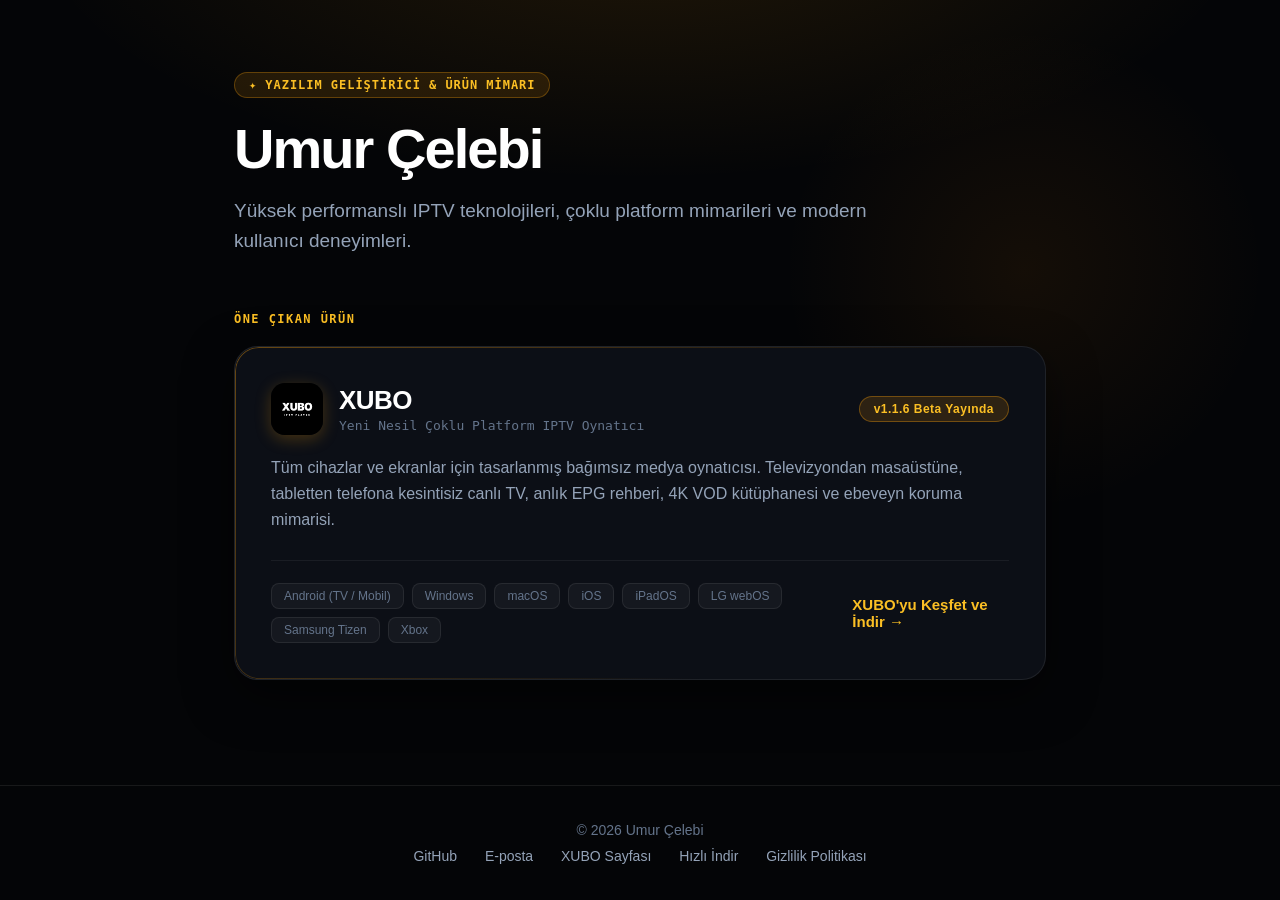
==== index.html @ 5ead492d "Update site texts and i18n strings to v1.1.6" ====
<!doctype html>
<html lang="tr">
<head>
  <meta charset="utf-8">
  <meta name="viewport" content="width=device-width, initial-scale=1">
  <title>Umur Çelebi — Yazılım & IPTV Teknolojileri</title>
  <meta name="description" content="Umur Çelebi — Bağımsız yazılım geliştirici. XUBO IPTV Player ve yeni nesil medya mimarileri.">
  <link rel="icon" href="favicon.png" type="image/png">
  <style>
    :root {
      --bg: #040507;
      --card: #0c0f16;
      --card-hover: #131824;
      --border: rgba(255, 255, 255, 0.08);
      --border-hover: rgba(245, 158, 11, 0.4);
      --amber: #f59e0b;
      --amber-bright: #fbbf24;
      --amber-glow: rgba(245, 158, 11, 0.22);
      --text: #ffffff;
      --text-muted: #94a3b8;
      --text-dim: #64748b;
      --font-sans: -apple-system, BlinkMacSystemFont, "Segoe UI", Roboto, "Inter", Helvetica, Arial, sans-serif;
      --font-mono: "JetBrains Mono", monospace;
      color-scheme: dark;
    }

    *, *::before, *::after {
      box-sizing: border-box;
    }

    body {
      margin: 0;
      padding: 0;
      min-height: 100vh;
      background-color: var(--bg);
      background-image: 
        radial-gradient(ellipse 80% 50% at 50% -10%, rgba(245, 158, 11, 0.12) 0%, transparent 60%),
        radial-gradient(circle 400px at 80% 30%, rgba(217, 119, 6, 0.08) 0%, transparent 60%);
      color: var(--text);
      font-family: var(--font-sans);
      display: flex;
      flex-direction: column;
      justify-content: space-between;
      -webkit-font-smoothing: antialiased;
    }

    .container {
      width: 100%;
      max-width: 860px;
      margin: 0 auto;
      padding: 72px 24px;
    }

    header {
      margin-bottom: 56px;
    }

    .badge-dev {
      display: inline-flex;
      align-items: center;
      gap: 8px;
      font-size: 12px;
      font-family: var(--font-mono);
      font-weight: 700;
      letter-spacing: 0.08em;
      text-transform: uppercase;
      color: var(--amber-bright);
      background: rgba(245, 158, 11, 0.12);
      border: 1px solid rgba(245, 158, 11, 0.3);
      padding: 5px 14px;
      border-radius: 999px;
      margin-bottom: 20px;
    }

    h1 {
      font-size: clamp(36px, 5.5vw, 56px);
      font-weight: 850;
      letter-spacing: -0.035em;
      margin: 0 0 16px;
      line-height: 1.1;
    }

    .lead {
      font-size: 19px;
      color: var(--text-muted);
      margin: 0;
      line-height: 1.6;
      max-width: 60ch;
    }

    .section-title {
      font-size: 12px;
      font-family: var(--font-mono);
      font-weight: 700;
      letter-spacing: 0.12em;
      text-transform: uppercase;
      color: var(--amber-bright);
      margin: 0 0 20px;
    }

    /* Featured Project Card */
    .featured-card {
      display: block;
      background: var(--card);
      border: 1px solid var(--border);
      border-radius: 24px;
      padding: 36px;
      text-decoration: none;
      color: inherit;
      position: relative;
      overflow: hidden;
      transition: all 0.3s cubic-bezier(0.16, 1, 0.3, 1);
      box-shadow: 0 16px 48px rgba(0, 0, 0, 0.5);
    }

    .featured-card::before {
      content: '';
      position: absolute;
      inset: 0;
      border-radius: 24px;
      padding: 1px;
      background: linear-gradient(135deg, rgba(245, 158, 11, 0.4), transparent 70%);
      -webkit-mask: linear-gradient(#fff 0 0) content-box, linear-gradient(#fff 0 0);
      -webkit-mask-composite: xor;
      mask-composite: exclude;
      pointer-events: none;
    }

    .featured-card:hover {
      transform: translateY(-4px);
      border-color: var(--border-hover);
      box-shadow: 0 24px 60px -15px var(--amber-glow), 0 16px 40px rgba(0, 0, 0, 0.6);
    }

    .card-top {
      display: flex;
      align-items: center;
      justify-content: space-between;
      margin-bottom: 20px;
    }

    .card-brand {
      display: flex;
      align-items: center;
      gap: 16px;
    }

    .card-brand img {
      width: 52px;
      height: 52px;
      border-radius: 14px;
      box-shadow: 0 4px 16px rgba(245, 158, 11, 0.25);
    }

    .card-brand-text h2 {
      margin: 0;
      font-size: 26px;
      font-weight: 850;
      letter-spacing: -0.02em;
      color: var(--text);
    }

    .card-brand-text span {
      font-size: 13px;
      color: var(--text-dim);
      font-family: var(--font-mono);
    }

    .card-badge {
      display: inline-flex;
      align-items: center;
      gap: 6px;
      background: rgba(245, 158, 11, 0.14);
      color: var(--amber-bright);
      border: 1px solid rgba(245, 158, 11, 0.35);
      padding: 5px 14px;
      border-radius: 999px;
      font-size: 12px;
      font-weight: 700;
      letter-spacing: 0.04em;
    }

    .card-desc {
      font-size: 16px;
      color: var(--text-muted);
      line-height: 1.6;
      margin: 0 0 28px;
    }

    .card-footer {
      display: flex;
      flex-direction: column;
      gap: 16px;
      border-top: 1px solid rgba(255, 255, 255, 0.06);
      padding-top: 22px;
    }

    @media (min-width: 600px) {
      .card-footer {
        flex-direction: row;
        justify-content: space-between;
        align-items: center;
      }
    }

    .plat-tags {
      display: flex;
      flex-wrap: wrap;
      gap: 8px;
      font-size: 12px;
      color: var(--text-dim);
    }

    .plat-tags span {
      background: rgba(255, 255, 255, 0.04);
      border: 1px solid var(--border);
      padding: 5px 12px;
      border-radius: 8px;
      font-weight: 500;
    }

    .card-cta {
      display: inline-flex;
      align-items: center;
      gap: 8px;
      color: var(--amber-bright);
      font-weight: 750;
      font-size: 15px;
    }

    .featured-card:hover .card-cta {
      color: #fde68a;
    }

    footer {
      border-top: 1px solid var(--border);
      padding: 36px 24px;
      text-align: center;
      font-size: 14px;
      color: var(--text-dim);
    }

    footer a {
      color: var(--text-muted);
      text-decoration: none;
      margin: 0 12px;
      transition: color 0.2s ease;
    }

    footer a:hover {
      color: var(--amber-bright);
    }
  </style>
</head>
<body>

  <main class="container">
    <header>
      <div class="badge-dev">✦ Yazılım Geliştirici & Ürün Mimarı</div>
      <h1>Umur Çelebi</h1>
      <p class="lead">Yüksek performanslı IPTV teknolojileri, çoklu platform mimarileri ve modern kullanıcı deneyimleri.</p>
    </header>

    <section>
      <p class="section-title">ÖNE ÇIKAN ÜRÜN</p>

      <a href="xubo/" class="featured-card">
        <div class="card-top">
          <div class="card-brand">
            <img src="xubo/assets/img/xubo-icon.png" alt="XUBO" width="52" height="52">
            <div class="card-brand-text">
              <h2>XUBO</h2>
              <span>Yeni Nesil Çoklu Platform IPTV Oynatıcı</span>
            </div>
          </div>
          <span class="card-badge">v1.1.6 Beta Yayında</span>
        </div>

        <p class="card-desc">
          Tüm cihazlar ve ekranlar için tasarlanmış bağımsız medya oynatıcısı. Televizyondan masaüstüne, tabletten telefona kesintisiz canlı TV, anlık EPG rehberi, 4K VOD kütüphanesi ve ebeveyn koruma mimarisi.
        </p>

        <div class="card-footer">
          <div class="plat-tags">
            <span>Android (TV / Mobil)</span>
            <span>Windows</span>
            <span>macOS</span>
            <span>iOS</span>
            <span>iPadOS</span>
            <span>LG webOS</span>
            <span>Samsung Tizen</span>
            <span>Xbox</span>
          </div>
          <span class="card-cta">
            XUBO'yu Keşfet ve İndir →
          </span>
        </div>
      </a>
    </section>
  </main>

  <footer>
    <div class="container" style="padding: 0;">
      <span>© 2026 Umur Çelebi</span>
      <div style="margin-top: 10px;">
        <a href="https://github.com/umurcelebi" target="_blank" rel="noopener">GitHub</a>
        <a href="mailto:umurcelebi@gmail.com">E-posta</a>
        <a href="xubo/">XUBO Sayfası</a>
        <a href="xubo/indir.html">Hızlı İndir</a>
        <a href="xubo/privacy.html">Gizlilik Politikası</a>
      </div>
    </div>
  </footer>

</body>
</html>
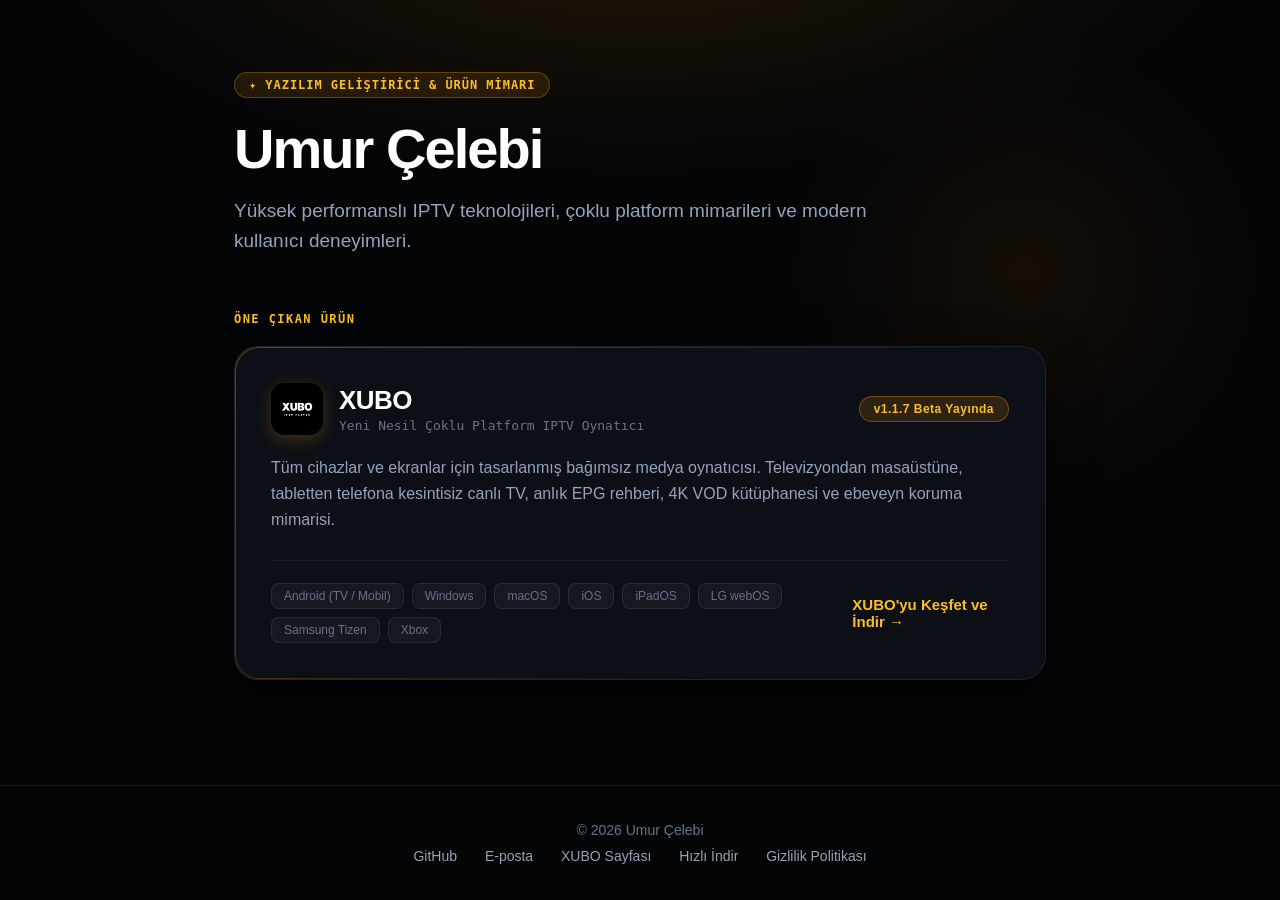
==== commit dcbaad56: "Release XUBO IPTV v1.1.7 (build 131): Add website link in settings and update site texts" ====
--- a/index.html
+++ b/index.html
@@ -273,7 +273,7 @@
               <span>Yeni Nesil Çoklu Platform IPTV Oynatıcı</span>
             </div>
           </div>
-          <span class="card-badge">v1.1.6 Beta Yayında</span>
+          <span class="card-badge">v1.1.7 Beta Yayında</span>
         </div>
 
         <p class="card-desc">
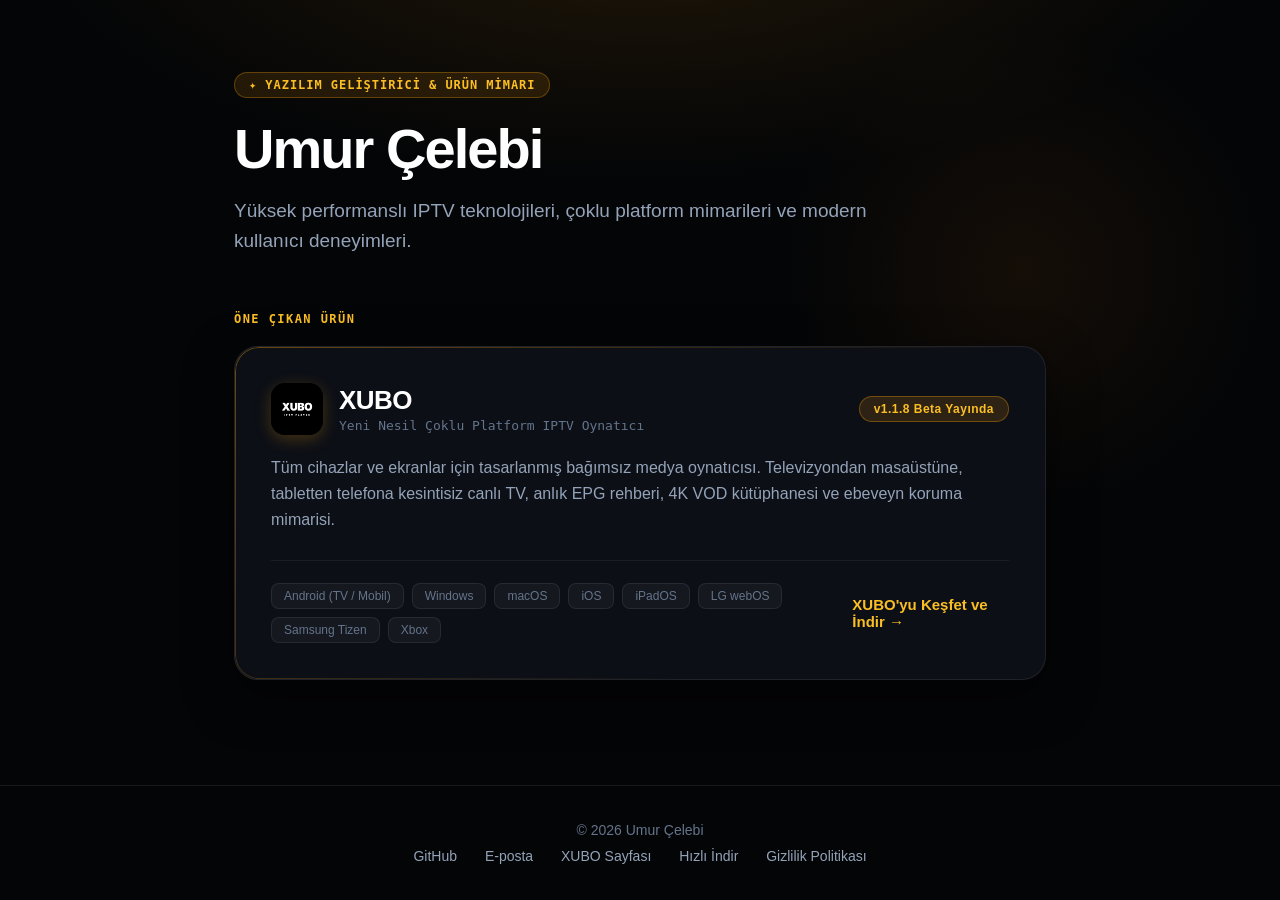
==== commit 48927ae4: "Release XUBO IPTV v1.1.8 (build 132): In-app direct downloader with percentage, auto-update prompt o" ====
--- a/index.html
+++ b/index.html
@@ -273,7 +273,7 @@
               <span>Yeni Nesil Çoklu Platform IPTV Oynatıcı</span>
             </div>
           </div>
-          <span class="card-badge">v1.1.7 Beta Yayında</span>
+          <span class="card-badge">v1.1.8 Beta Yayında</span>
         </div>
 
         <p class="card-desc">
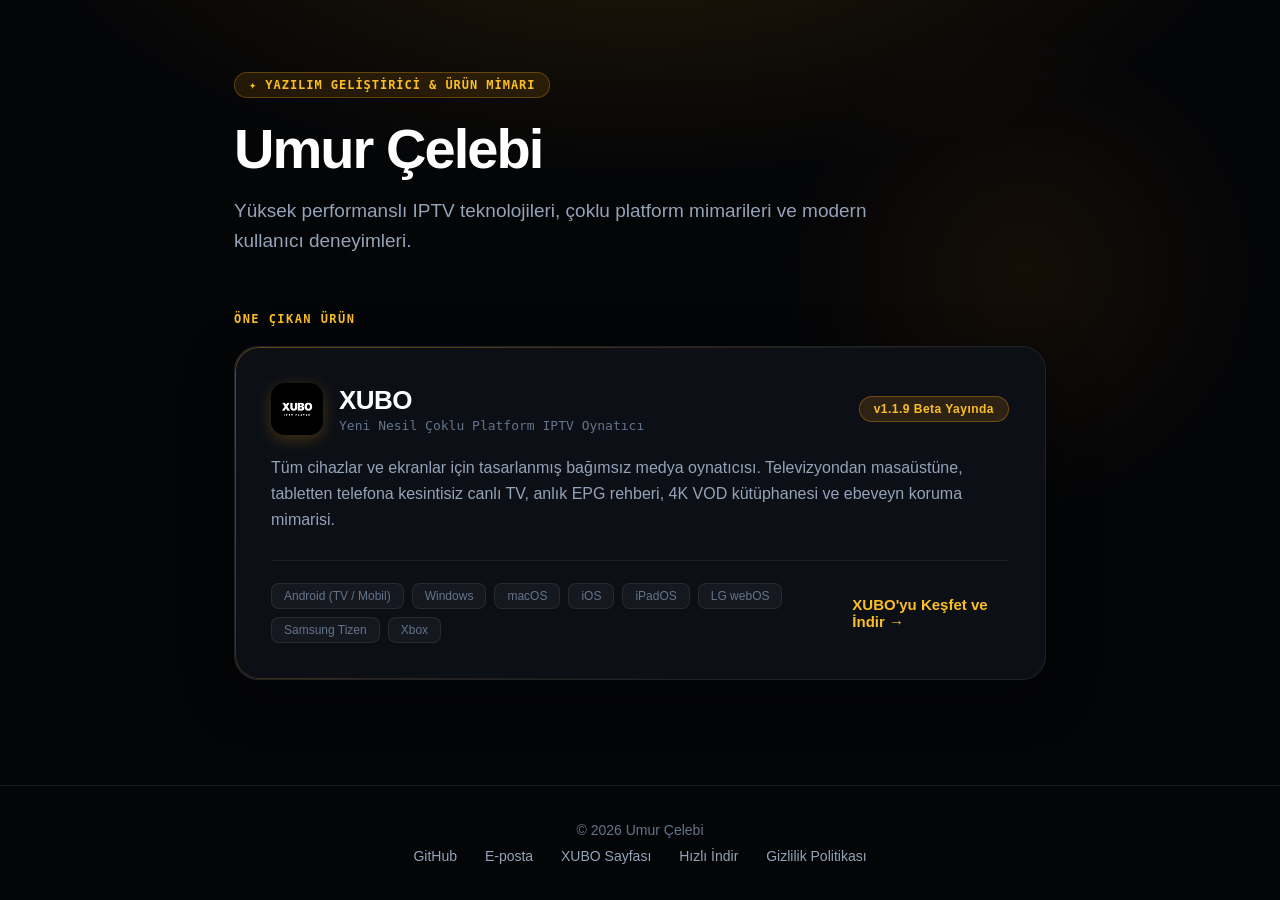
==== commit a0fe9c84: "Release XUBO IPTV v1.1.9 (build 133): Mark as watched, modal layout fix, seekbar shadow cleanup, and" ====
--- a/index.html
+++ b/index.html
@@ -273,7 +273,7 @@
               <span>Yeni Nesil Çoklu Platform IPTV Oynatıcı</span>
             </div>
           </div>
-          <span class="card-badge">v1.1.8 Beta Yayında</span>
+          <span class="card-badge">v1.1.9 Beta Yayında</span>
         </div>
 
         <p class="card-desc">
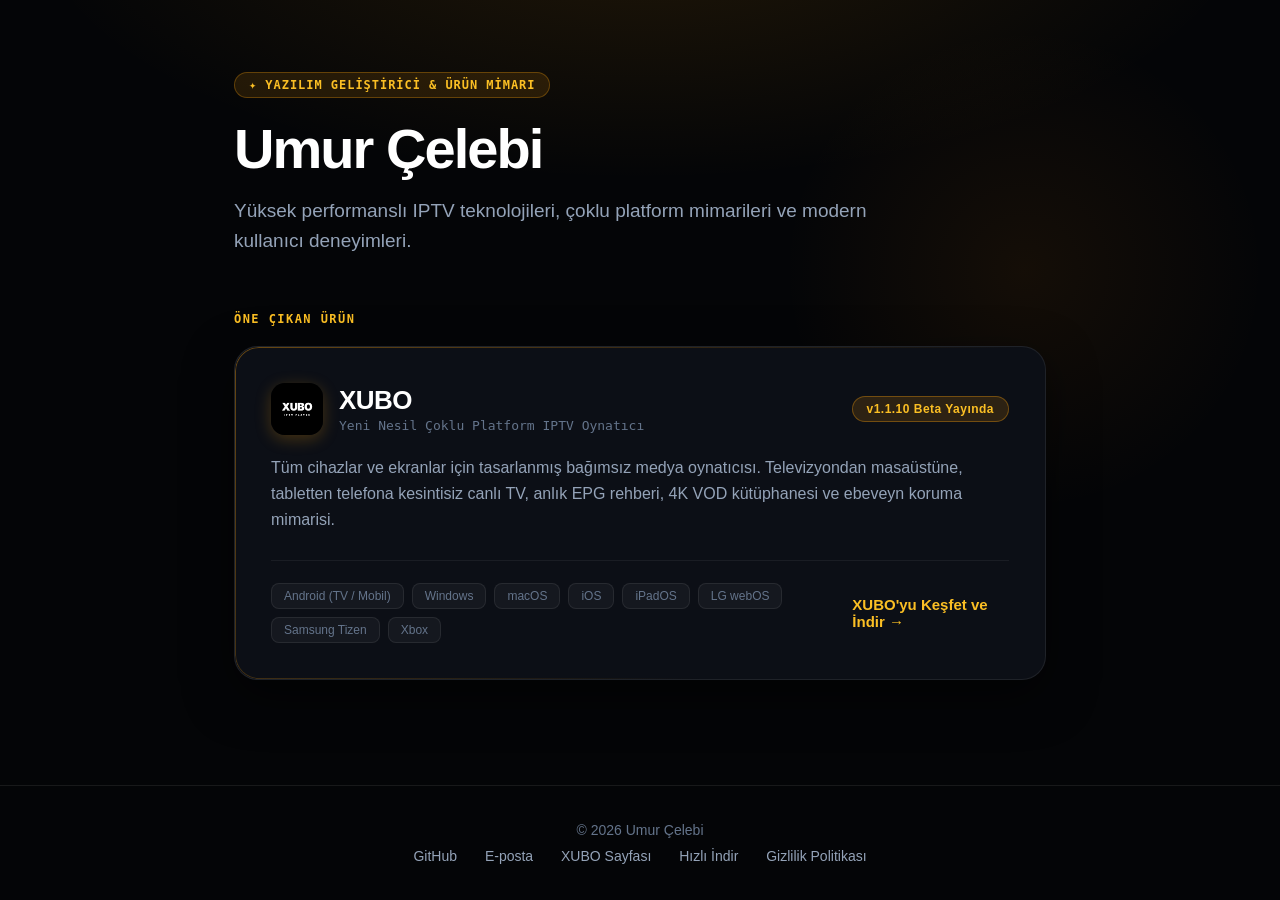
==== commit cefdabd0: "Release XUBO IPTV v1.1.10 (build 134): Settings scroll reset, TV remote login deep fix, and Google D" ====
--- a/index.html
+++ b/index.html
@@ -273,7 +273,7 @@
               <span>Yeni Nesil Çoklu Platform IPTV Oynatıcı</span>
             </div>
           </div>
-          <span class="card-badge">v1.1.9 Beta Yayında</span>
+          <span class="card-badge">v1.1.10 Beta Yayında</span>
         </div>
 
         <p class="card-desc">
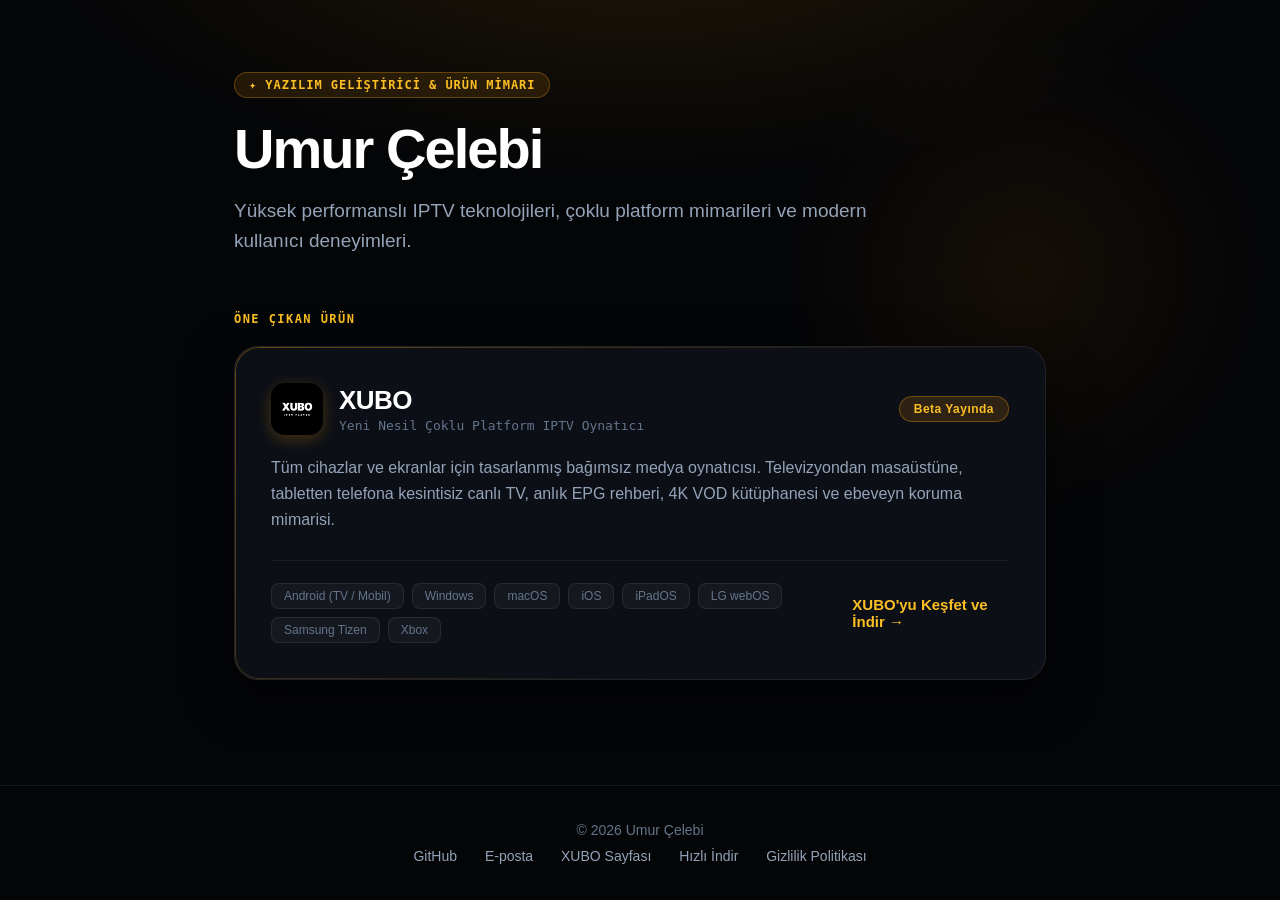
==== commit 6733542f: "Remove hardcoded version number from homepage badge" ====
--- a/index.html
+++ b/index.html
@@ -273,7 +273,7 @@
               <span>Yeni Nesil Çoklu Platform IPTV Oynatıcı</span>
             </div>
           </div>
-          <span class="card-badge">v1.1.10 Beta Yayında</span>
+          <span class="card-badge">Beta Yayında</span>
         </div>
 
         <p class="card-desc">
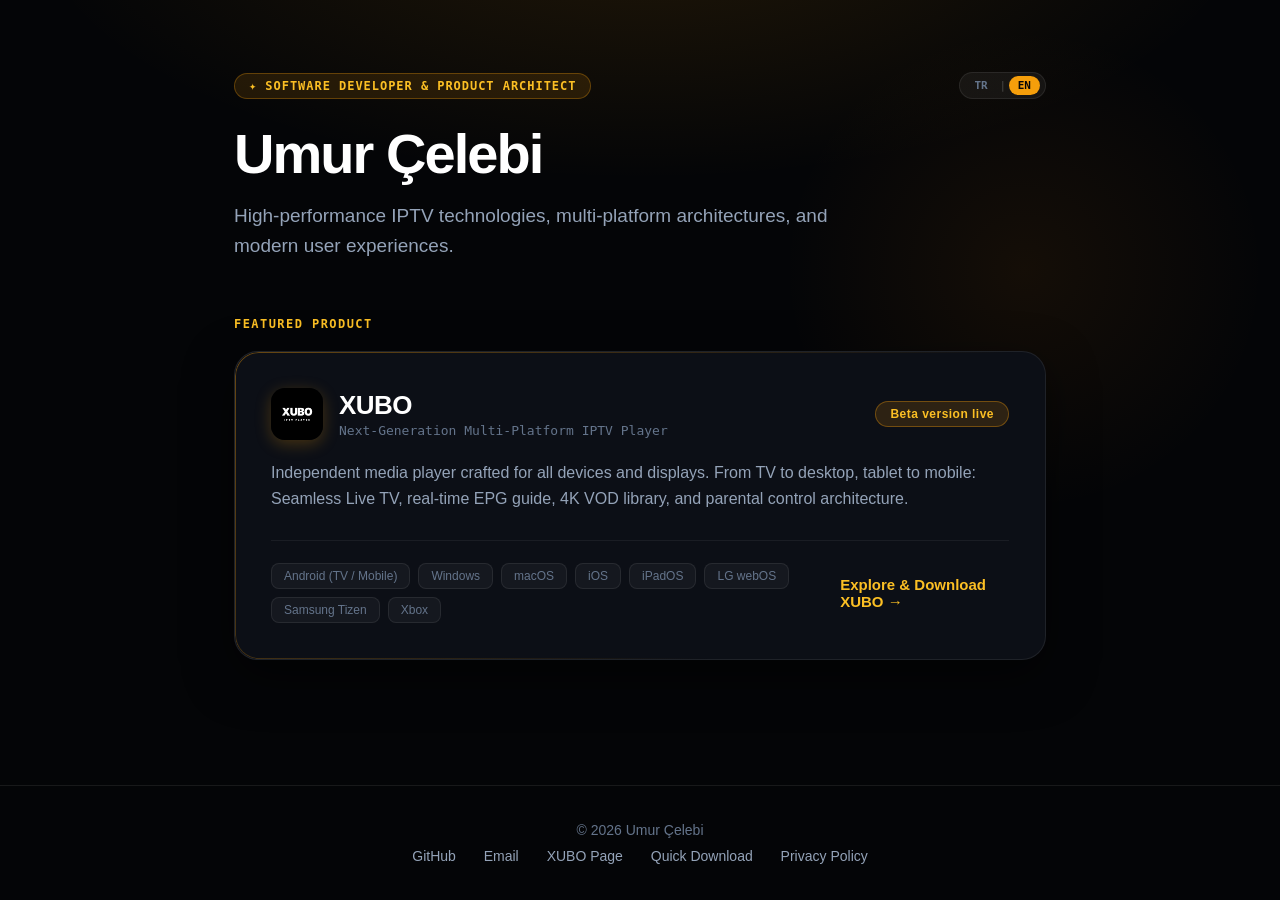
==== commit 80f45943: "Add bilingual TR/EN support with synchronized cross-page language state and update badge to 'Beta sü" ====
--- a/index.html
+++ b/index.html
@@ -55,6 +55,15 @@
       margin-bottom: 56px;
     }
 
+    .header-top {
+      display: flex;
+      align-items: center;
+      justify-content: space-between;
+      gap: 16px;
+      margin-bottom: 24px;
+      flex-wrap: wrap;
+    }
+
     .badge-dev {
       display: inline-flex;
       align-items: center;
@@ -69,7 +78,51 @@
       border: 1px solid rgba(245, 158, 11, 0.3);
       padding: 5px 14px;
       border-radius: 999px;
-      margin-bottom: 20px;
+      margin-bottom: 0;
+    }
+
+    /* Language Switcher */
+    .lang-switcher {
+      display: inline-flex;
+      align-items: center;
+      background: rgba(255, 255, 255, 0.05);
+      border: 1px solid var(--border);
+      border-radius: 999px;
+      padding: 3px 5px;
+      gap: 3px;
+      font-size: 11px;
+      font-family: var(--font-mono);
+      font-weight: 700;
+      flex-shrink: 0;
+    }
+
+    .lang-btn {
+      background: none;
+      border: none;
+      color: var(--text-dim);
+      padding: 4px 9px;
+      border-radius: 999px;
+      cursor: pointer;
+      transition: all 0.2s ease;
+      font-family: inherit;
+      font-size: inherit;
+      font-weight: inherit;
+      line-height: 1;
+    }
+
+    .lang-btn:hover {
+      color: var(--text);
+    }
+
+    .lang-btn.is-active {
+      background: var(--amber);
+      color: #040507;
+      font-weight: 800;
+    }
+
+    .lang-sep {
+      color: rgba(255, 255, 255, 0.18);
+      font-size: 10px;
     }
 
     h1 {
@@ -256,13 +309,20 @@
 
   <main class="container">
     <header>
-      <div class="badge-dev">✦ Yazılım Geliştirici & Ürün Mimarı</div>
+      <div class="header-top">
+        <div class="badge-dev" data-i18n="badge_dev">✦ Yazılım Geliştirici & Ürün Mimarı</div>
+        <div class="lang-switcher" aria-label="Dil Seçimi">
+          <button type="button" class="lang-btn is-active" data-lang="tr" aria-pressed="true">TR</button>
+          <span class="lang-sep" aria-hidden="true">|</span>
+          <button type="button" class="lang-btn" data-lang="en" aria-pressed="false">EN</button>
+        </div>
+      </div>
       <h1>Umur Çelebi</h1>
-      <p class="lead">Yüksek performanslı IPTV teknolojileri, çoklu platform mimarileri ve modern kullanıcı deneyimleri.</p>
+      <p class="lead" data-i18n="lead">Yüksek performanslı IPTV teknolojileri, çoklu platform mimarileri ve modern kullanıcı deneyimleri.</p>
     </header>
 
     <section>
-      <p class="section-title">ÖNE ÇIKAN ÜRÜN</p>
+      <p class="section-title" data-i18n="section_title">ÖNE ÇIKAN ÜRÜN</p>
 
       <a href="xubo/" class="featured-card">
         <div class="card-top">
@@ -270,19 +330,19 @@
             <img src="xubo/assets/img/xubo-icon.png" alt="XUBO" width="52" height="52">
             <div class="card-brand-text">
               <h2>XUBO</h2>
-              <span>Yeni Nesil Çoklu Platform IPTV Oynatıcı</span>
+              <span data-i18n="card_subtitle">Yeni Nesil Çoklu Platform IPTV Oynatıcı</span>
             </div>
           </div>
-          <span class="card-badge">Beta Yayında</span>
+          <span class="card-badge" data-i18n="card_badge">Beta sürüm yayında</span>
         </div>
 
-        <p class="card-desc">
+        <p class="card-desc" data-i18n="card_desc">
           Tüm cihazlar ve ekranlar için tasarlanmış bağımsız medya oynatıcısı. Televizyondan masaüstüne, tabletten telefona kesintisiz canlı TV, anlık EPG rehberi, 4K VOD kütüphanesi ve ebeveyn koruma mimarisi.
         </p>
 
         <div class="card-footer">
           <div class="plat-tags">
-            <span>Android (TV / Mobil)</span>
+            <span data-i18n="plat_android">Android (TV / Mobil)</span>
             <span>Windows</span>
             <span>macOS</span>
             <span>iOS</span>
@@ -291,7 +351,7 @@
             <span>Samsung Tizen</span>
             <span>Xbox</span>
           </div>
-          <span class="card-cta">
+          <span class="card-cta" data-i18n="card_cta">
             XUBO'yu Keşfet ve İndir →
           </span>
         </div>
@@ -301,16 +361,131 @@
 
   <footer>
     <div class="container" style="padding: 0;">
-      <span>© 2026 Umur Çelebi</span>
+      <span data-i18n="footer_copy">© 2026 Umur Çelebi</span>
       <div style="margin-top: 10px;">
         <a href="https://github.com/umurcelebi" target="_blank" rel="noopener">GitHub</a>
-        <a href="mailto:umurcelebi@gmail.com">E-posta</a>
-        <a href="xubo/">XUBO Sayfası</a>
-        <a href="xubo/indir.html">Hızlı İndir</a>
-        <a href="xubo/privacy.html">Gizlilik Politikası</a>
+        <a href="mailto:umurcelebi@gmail.com" data-i18n="footer_email">E-posta</a>
+        <a href="xubo/" data-i18n="footer_xubo">XUBO Sayfası</a>
+        <a href="xubo/indir.html" data-i18n="footer_indir">Hızlı İndir</a>
+        <a href="xubo/privacy.html" data-i18n="footer_privacy">Gizlilik Politikası</a>
       </div>
     </div>
   </footer>
 
+  <script>
+    const I18N = {
+      tr: {
+        page_title: 'Umur Çelebi — Yazılım & IPTV Teknolojileri',
+        page_desc: 'Umur Çelebi — Bağımsız yazılım geliştirici. XUBO IPTV Player ve yeni nesil medya mimarileri.',
+        badge_dev: '✦ Yazılım Geliştirici & Ürün Mimarı',
+        lead: 'Yüksek performanslı IPTV teknolojileri, çoklu platform mimarileri ve modern kullanıcı deneyimleri.',
+        section_title: 'ÖNE ÇIKAN ÜRÜN',
+        card_subtitle: 'Yeni Nesil Çoklu Platform IPTV Oynatıcı',
+        card_badge: 'Beta sürüm yayında',
+        card_desc: 'Tüm cihazlar ve ekranlar için tasarlanmış bağımsız medya oynatıcısı. Televizyondan masaüstüne, tabletten telefona kesintisiz canlı TV, anlık EPG rehberi, 4K VOD kütüphanesi ve ebeveyn koruma mimarisi.',
+        plat_android: 'Android (TV / Mobil)',
+        card_cta: 'XUBO\'yu Keşfet ve İndir →',
+        footer_copy: '© 2026 Umur Çelebi',
+        footer_email: 'E-posta',
+        footer_xubo: 'XUBO Sayfası',
+        footer_indir: 'Hızlı İndir',
+        footer_privacy: 'Gizlilik Politikası'
+      },
+      en: {
+        page_title: 'Umur Çelebi — Software & IPTV Technologies',
+        page_desc: 'Umur Çelebi — Independent software developer. XUBO IPTV Player and next-generation media architectures.',
+        badge_dev: '✦ Software Developer & Product Architect',
+        lead: 'High-performance IPTV technologies, multi-platform architectures, and modern user experiences.',
+        section_title: 'FEATURED PRODUCT',
+        card_subtitle: 'Next-Generation Multi-Platform IPTV Player',
+        card_badge: 'Beta version live',
+        card_desc: 'Independent media player crafted for all devices and displays. From TV to desktop, tablet to mobile: Seamless Live TV, real-time EPG guide, 4K VOD library, and parental control architecture.',
+        plat_android: 'Android (TV / Mobile)',
+        card_cta: 'Explore & Download XUBO →',
+        footer_copy: '© 2026 Umur Çelebi',
+        footer_email: 'Email',
+        footer_xubo: 'XUBO Page',
+        footer_indir: 'Quick Download',
+        footer_privacy: 'Privacy Policy'
+      }
+    };
+
+    (function () {
+      const urlParams = new URLSearchParams(window.location.search);
+      const paramLang = urlParams.get('lang');
+      let currentLang = null;
+
+      if (paramLang === 'en' || paramLang === 'tr') {
+        currentLang = paramLang;
+      } else {
+        try {
+          currentLang = localStorage.getItem('xubo_site_lang');
+        } catch (e) {}
+        if (!currentLang) {
+          const browserLang = (navigator.language || navigator.userLanguage || '').toLowerCase();
+          currentLang = browserLang.startsWith('tr') ? 'tr' : 'en';
+        }
+      }
+
+      function updateOutboundLinks(lang) {
+        document.querySelectorAll('a[href^="xubo"]').forEach(a => {
+          try {
+            const rawHref = a.getAttribute('href');
+            const [path, query] = rawHref.split('?');
+            const params = new URLSearchParams(query || '');
+            params.set('lang', lang);
+            a.setAttribute('href', path + '?' + params.toString());
+          } catch (e) {}
+        });
+      }
+
+      function setLanguage(lang) {
+        if (!I18N[lang]) lang = 'tr';
+        currentLang = lang;
+        try {
+          localStorage.setItem('xubo_site_lang', lang);
+        } catch (e) {}
+        document.documentElement.lang = lang;
+
+        if (I18N[lang].page_title) document.title = I18N[lang].page_title;
+        const metaDesc = document.querySelector('meta[name="description"]');
+        if (metaDesc && I18N[lang].page_desc) metaDesc.setAttribute('content', I18N[lang].page_desc);
+
+        document.querySelectorAll('[data-i18n]').forEach(el => {
+          const key = el.getAttribute('data-i18n');
+          if (I18N[lang][key]) {
+            el.textContent = I18N[lang][key];
+          }
+        });
+
+        document.querySelectorAll('.lang-btn').forEach(btn => {
+          const isSelected = btn.getAttribute('data-lang') === lang;
+          btn.classList.toggle('is-active', isSelected);
+          btn.setAttribute('aria-pressed', isSelected ? 'true' : 'false');
+        });
+
+        updateOutboundLinks(lang);
+
+        try {
+          const currentUrl = new URL(window.location.href);
+          if (currentUrl.searchParams.get('lang') !== lang) {
+            currentUrl.searchParams.set('lang', lang);
+            window.history.replaceState({}, '', currentUrl.pathname + '?' + currentUrl.searchParams.toString());
+          }
+        } catch (e) {}
+      }
+
+      document.addEventListener('DOMContentLoaded', () => {
+        document.querySelectorAll('.lang-btn').forEach(btn => {
+          btn.addEventListener('click', () => {
+            const selected = btn.getAttribute('data-lang');
+            if (selected) setLanguage(selected);
+          });
+        });
+
+        setLanguage(currentLang);
+      });
+    })();
+  </script>
 </body>
-</html>
+</html>
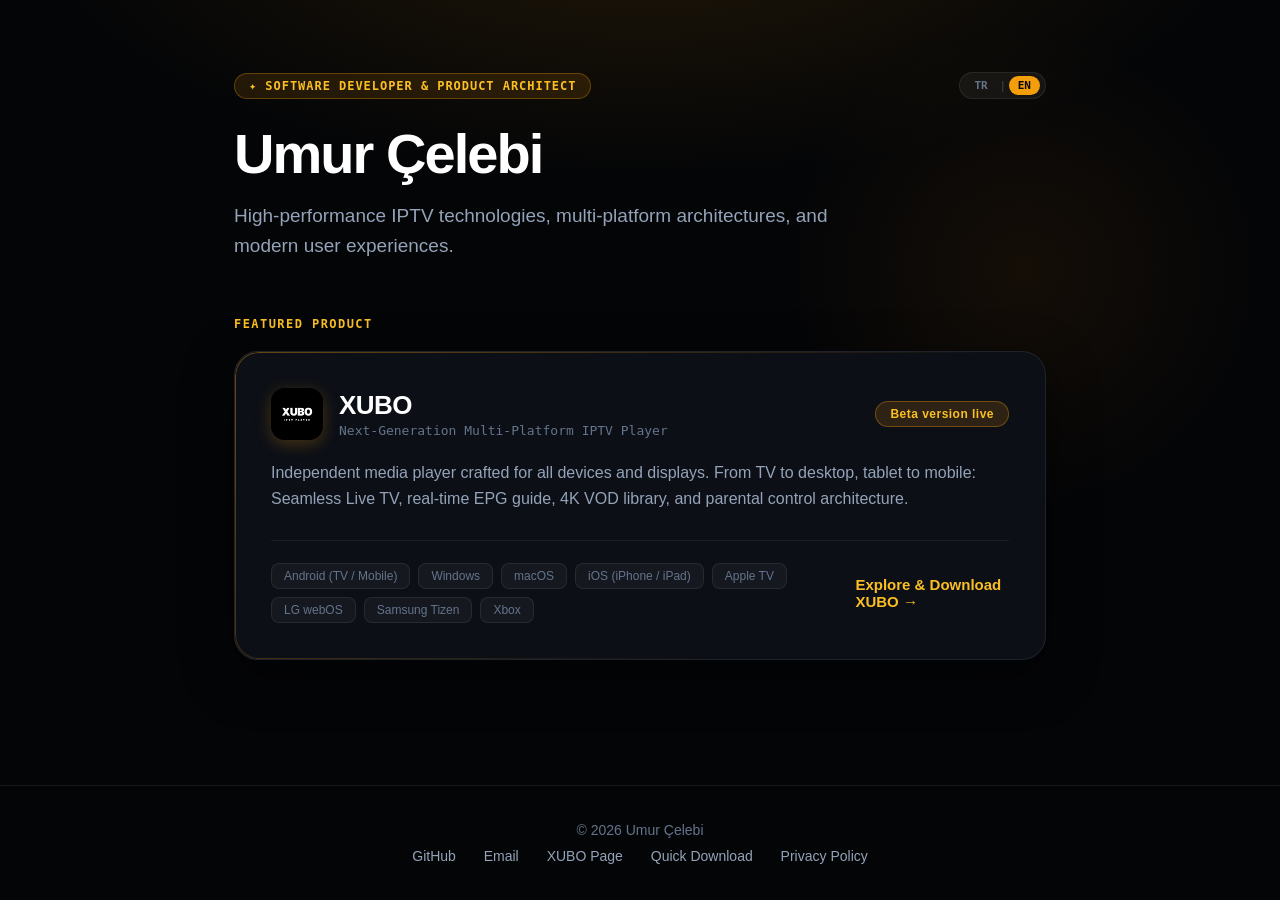
==== commit 7d0b6499: "Update ecosystem platforms: combine iOS (iPhone & iPad) and add Apple TV (tvOS)" ====
--- a/index.html
+++ b/index.html
@@ -345,8 +345,8 @@
             <span data-i18n="plat_android">Android (TV / Mobil)</span>
             <span>Windows</span>
             <span>macOS</span>
-            <span>iOS</span>
-            <span>iPadOS</span>
+            <span>iOS (iPhone / iPad)</span>
+            <span>Apple TV</span>
             <span>LG webOS</span>
             <span>Samsung Tizen</span>
             <span>Xbox</span>
